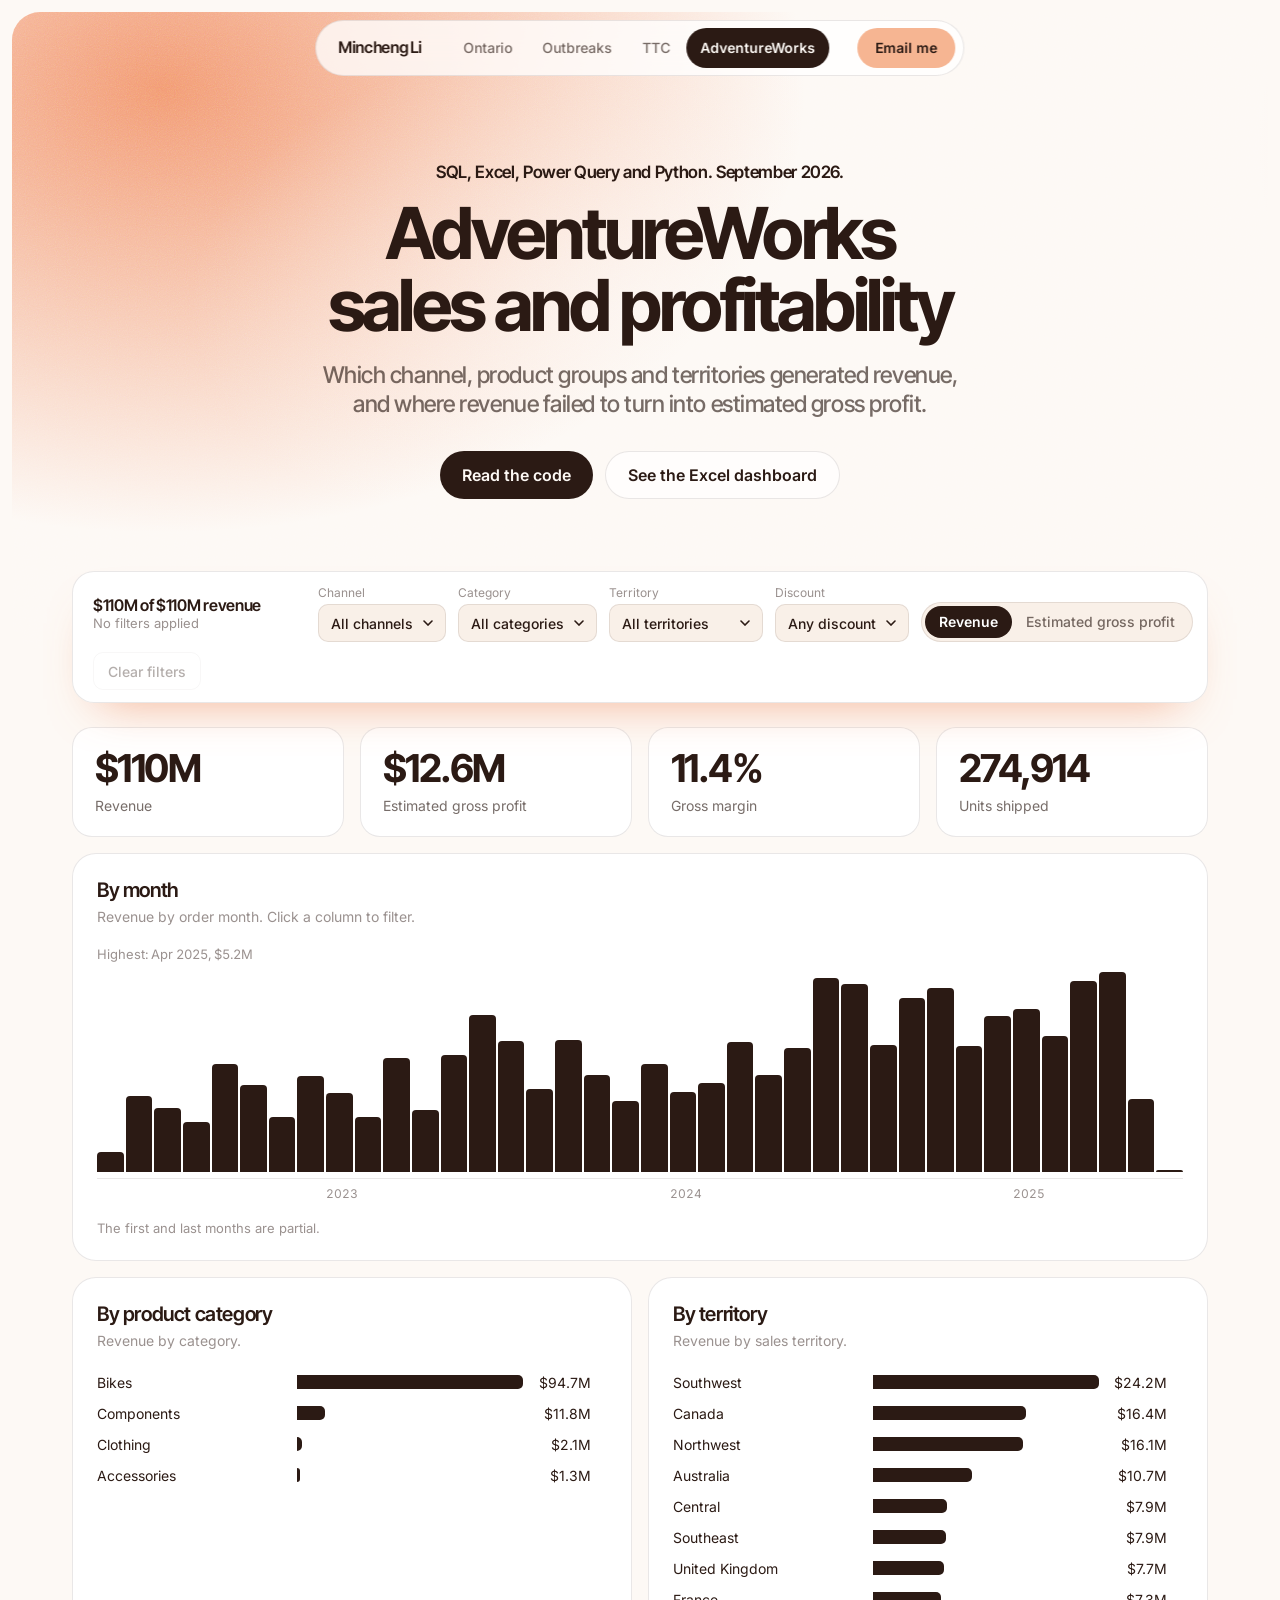
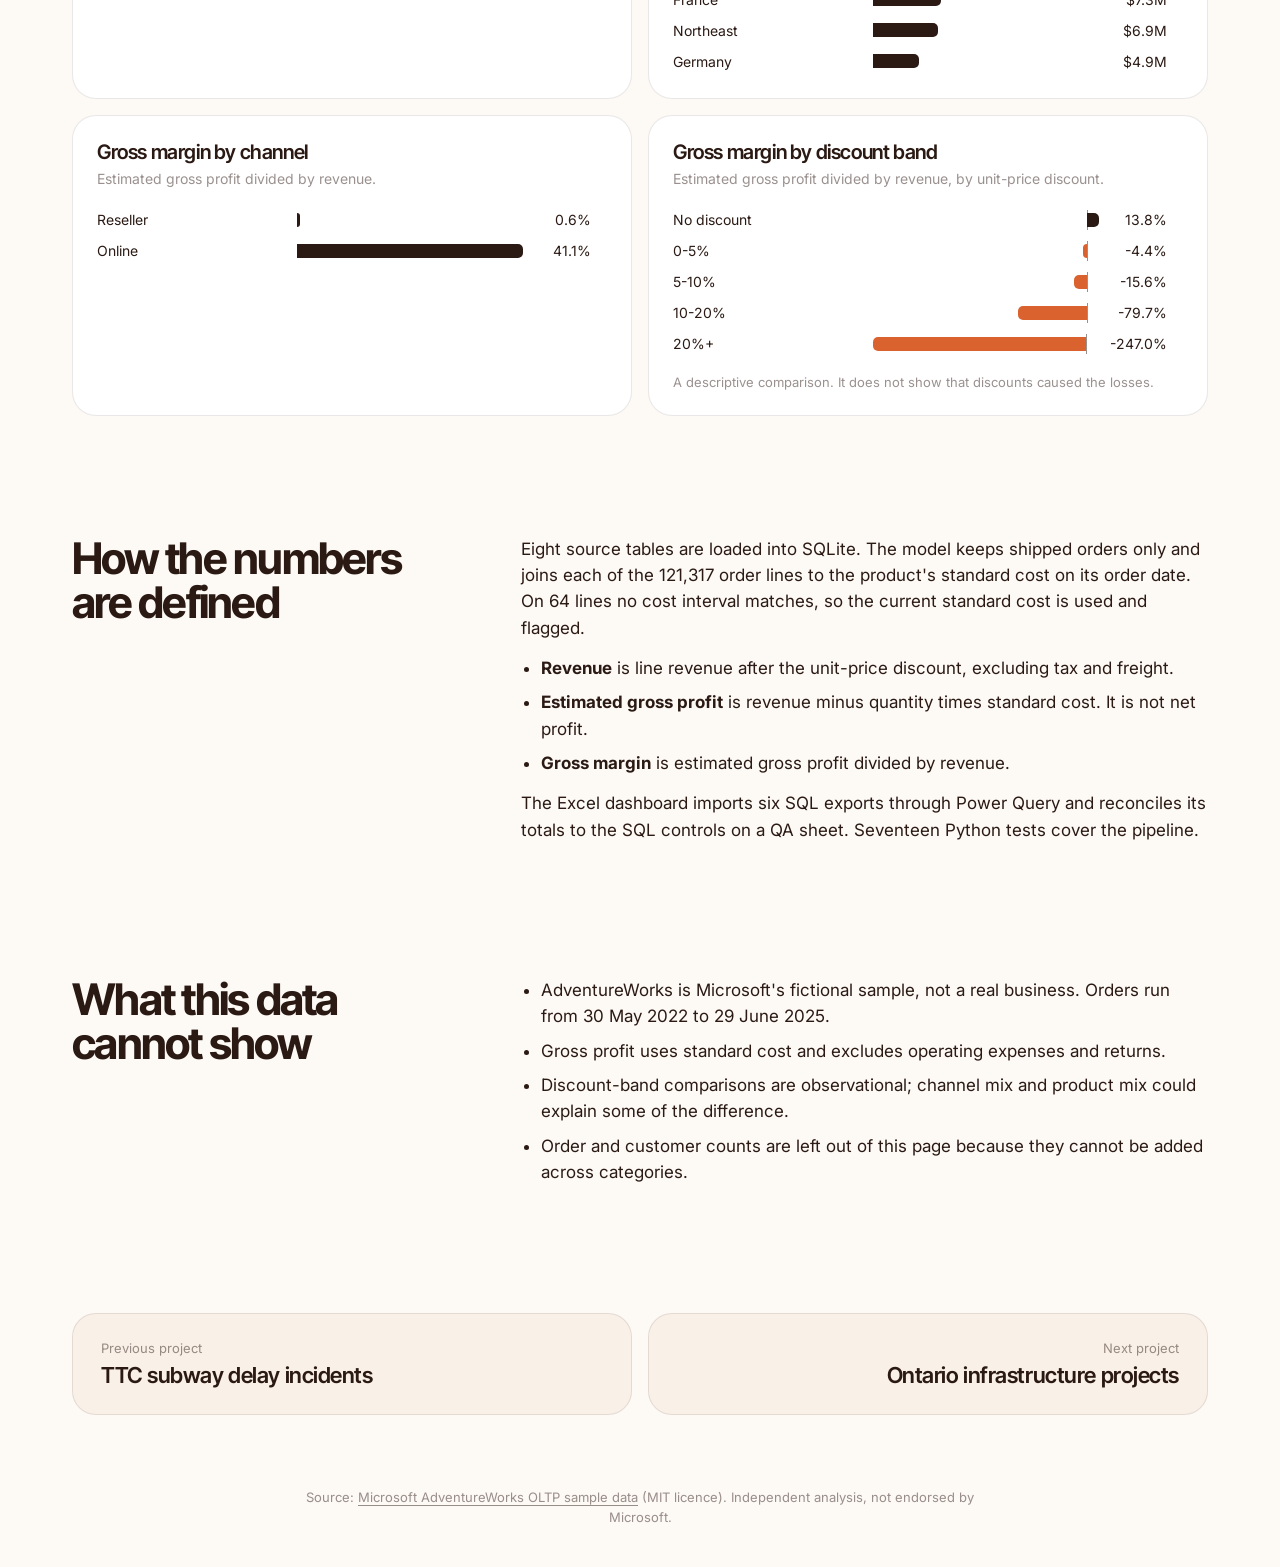
==== projects/adventureworks.html @ 79acc9a5 "Publish data portfolio site Co-Authored-By: Claude Opus 5.5 <noreply@anthropic.com>" ====
<!doctype html>
<html lang="en">
<head>
<meta charset="utf-8">
<meta name="viewport" content="width=device-width, initial-scale=1">
<title>AdventureWorks sales and profitability | Mincheng Li</title>
<meta name="description" content="Interactive view of AdventureWorks sample sales: revenue and estimated gross profit by channel, category, territory and discount.">
<script>document.documentElement.classList.add('js')</script>
<link rel="preconnect" href="https://fonts.googleapis.com">
<link rel="preconnect" href="https://fonts.gstatic.com" crossorigin>
<link href="https://fonts.googleapis.com/css2?family=Inter+Tight:wght@500;600;700&family=Inter:wght@400;500;600&display=swap" rel="stylesheet">
<link rel="stylesheet" href="../assets/project.css">
</head>
<body>
<nav class="nav" aria-label="Main">
  <strong><a href="../index.html">Mincheng Li</a></strong>
  <span class="links"><a href="ontario.html">Ontario</a><a href="outbreaks.html">Outbreaks</a><a href="ttc.html">TTC</a><a href="adventureworks.html" aria-current="page">AdventureWorks</a></span>
  <a class="pill" href="mailto:mincheng.li@uwaterloo.ca">Email me</a>
</nav>

<main>
  <header class="phead">
    <div class="wash" aria-hidden="true"></div>
    <p class="made rise">SQL, Excel, Power Query and Python. September 2026.</p>
    <h1 class="rise" style="--i:1">AdventureWorks sales and profitability</h1>
    <p class="lead rise" style="--i:2">Which channel, product groups and territories generated revenue, and where revenue failed to turn into estimated gross profit.</p>
    <div class="cta rise" style="--i:3"><a class="btn primary" href="https://github.com/Min-star-code/adventureworks-sales-analysis">Read the code</a><a class="btn ghost" href="https://github.com/Min-star-code/adventureworks-sales-analysis/blob/main/assets/dashboard.png">See the Excel dashboard</a></div>
  </header>

  <div class="wrap">
    <section class="explorer" aria-label="Interactive charts">
      <div class="filters" id="filters"></div>
      <div class="kpis" id="kpis"></div>
      <div class="grid">
        <section class="panel wide"><h2>By month</h2><p class="sub"><span data-mlabel></span> by order month. Click a column to filter.</p><div id="mon"></div><p class="note">The first and last months are partial.</p></section>
        <section class="panel"><h2>By product category</h2><p class="sub"><span data-mlabel></span> by category.</p><div id="cat"></div></section>
        <section class="panel"><h2>By territory</h2><p class="sub"><span data-mlabel></span> by sales territory.</p><div id="terr"></div></section>
        <section class="panel"><h2>Gross margin by channel</h2><p class="sub">Estimated gross profit divided by revenue.</p><div id="mch"></div></section>
        <section class="panel"><h2>Gross margin by discount band</h2><p class="sub">Estimated gross profit divided by revenue, by unit-price discount.</p><div id="mband"></div><p class="note">A descriptive comparison. It does not show that discounts caused the losses.</p></section>
      </div>
    </section>
    <section class="prose"><h2>How the numbers are defined</h2><div><p>Eight source tables are loaded into SQLite. The model keeps shipped orders only and joins each of the 121,317 order lines to the product's standard cost on its order date. On 64 lines no cost interval matches, so the current standard cost is used and flagged.</p><ul><li><b>Revenue</b> is line revenue after the unit-price discount, excluding tax and freight.</li><li><b>Estimated gross profit</b> is revenue minus quantity times standard cost. It is not net profit.</li><li><b>Gross margin</b> is estimated gross profit divided by revenue.</li></ul><p style="margin-top:14px">The Excel dashboard imports six SQL exports through Power Query and reconciles its totals to the SQL controls on a QA sheet. Seventeen Python tests cover the pipeline.</p></div></section>
    <section class="prose"><h2>What this data cannot show</h2><div><ul><li>AdventureWorks is Microsoft's fictional sample, not a real business. Orders run from 30 May 2022 to 29 June 2025.</li><li>Gross profit uses standard cost and excludes operating expenses and returns.</li><li>Discount-band comparisons are observational; channel mix and product mix could explain some of the difference.</li><li>Order and customer counts are left out of this page because they cannot be added across categories.</li></ul></div></section>
    <nav class="pager" aria-label="Other projects"><a href="ttc.html"><small>Previous project</small><b>TTC subway delay incidents</b></a><a href="ontario.html"><small>Next project</small><b>Ontario infrastructure projects</b></a></nav>
  </div>
</main>
<footer>Source: <a href="https://github.com/microsoft/sql-server-samples/tree/master/samples/databases/adventure-works/oltp-install-script">Microsoft AdventureWorks OLTP sample data</a> (MIT licence). Independent analysis, not endorsed by Microsoft.</footer>

<script src="../data/adventureworks.js"></script>
<script src="../assets/explore.js"></script>
<script>
const { Explorer, filterBar, kpis, bars, cols, heat, dotMap, chrome, int, money, pct, $ } = EX, D = DATA;
chrome();
const mnames = ['Jan', 'Feb', 'Mar', 'Apr', 'May', 'Jun', 'Jul', 'Aug', 'Sep', 'Oct', 'Nov', 'Dec'];
const months = D.months.map(m => `${mnames[+m.slice(5) - 1]} ${m.slice(0, 4)}`);
const ex = Explorer({
  n: D.n, measure: 'rev',
  dims: {
    ch: { label: 'Channel', all: 'All channels', values: D.chans, of: i => D.ch[i] },
    cat: { label: 'Category', all: 'All categories', values: D.cats, of: i => D.cat[i] },
    terr: { label: 'Territory', all: 'All territories', values: D.terrs, of: i => D.terr[i] },
    band: { label: 'Discount', all: 'Any discount', values: D.bands, of: i => D.band[i] },
    mon: { label: 'Month', all: 'All months', values: months, of: i => D.mon[i] }
  },
  measures: {
    rev: { label: 'Revenue', of: i => D.rev[i], fmt: money },
    gp: { label: 'Estimated gross profit', of: i => D.gp[i], fmt: money }
  }
});
filterBar($('#filters'), ex, { keys: ['ch', 'cat', 'terr', 'band'], count: ex => {
  const m = ex.f.mon != null ? `${months[ex.f.mon]}. ` : '';
  return `${money(ex.sum(i => D.rev[i]))} of $110M revenue<small>${m}${ex.active().length ? 'Filtered' : 'No filters applied'}</small>`;
} });
kpis($('#kpis'), ex, [
  ex => [money(ex.sum(i => D.rev[i])), 'Revenue'],
  ex => [money(ex.sum(i => D.gp[i])), 'Estimated gross profit'],
  ex => { const r = ex.sum(i => D.rev[i]); return [r ? pct(ex.sum(i => D.gp[i]) / r) : 'n/a', 'Gross margin']; },
  ex => [int(ex.sum(i => D.units[i])), 'Units shipped']
]);
const margin = k => ex => {
  const r = ex.group(k, i => D.rev[i]), g = ex.group(k, i => D.gp[i]);
  return { vals: r.map((v, j) => v ? g[j] / v : 0), fmt: v => pct(v), tip: (j, v) => `${ex.dims[k].values[j]}: ${pct(v)} margin on ${money(r[j])} revenue` };
};
cols($('#mon'), ex, 'mon', { tick: (i, m) => m.startsWith('Jan') ? m.slice(4) : '' });
bars($('#cat'), ex, 'cat'); bars($('#terr'), ex, 'terr');
bars($('#mch'), ex, 'ch', { sort: 'index', value: margin('ch') });
bars($('#mband'), ex, 'band', { sort: 'index', value: margin('band') });
// Panel subtitles that name the current measure
ex.on(() => document.querySelectorAll('[data-mlabel]').forEach(el => el.textContent = ex.m.label));
</script>
</body>
</html>
---- assets/project.css ----
:root {
  color-scheme: light;
  --page: #fdf9f5;      --page-rgb: 253, 249, 245;
  --surface: #ffffff;   --surface-rgb: 255, 255, 255;
  --card: #f9f0e8;      --card-rgb: 249, 240, 232;
  --ink: #2b1a14;       --ink-rgb: 43, 26, 20;
  --ink-2: rgba(43, 26, 20, .64);
  --ink-3: rgba(43, 26, 20, .48);
  --line: rgba(43, 26, 20, .10);
  --mute: #f3d6c7;
  --key: #2b1a14;       --on-key: #ffffff;
  --neg: #d9622f;
  --peach: #f9d5c5;     --peach-rgb: 249, 213, 197;
  --pink: #f7c3ce;      --pink-rgb: 247, 195, 206;
  --apricot: #f6b592;   --apricot-rgb: 246, 181, 146;
  --ember: #f2946a;     --ember-rgb: 242, 148, 106;
  --sky: #b8cdf2;       --sky-rgb: 184, 205, 242;
  --amber: #d9622f;     --amber-rgb: 217, 98, 47;
  --display: "Inter Tight", "Helvetica Neue", Arial, sans-serif;
  --text: "Inter", -apple-system, BlinkMacSystemFont, "Segoe UI", Roboto, sans-serif;
  --ease: cubic-bezier(.2, .7, .2, 1);
  --morph: cubic-bezier(.6, 0, .2, 1);
}
* { box-sizing: border-box; }
html { -webkit-text-size-adjust: 100%; scroll-behavior: smooth; scroll-padding-top: 170px; }
body { margin: 0; background: var(--page); color: var(--ink); font: 17px/1.55 var(--text); overflow-x: hidden; }
a { color: inherit; text-decoration-thickness: 1px; text-underline-offset: 3px; }
a:hover { text-decoration-thickness: 2px; }
:focus-visible { outline: 3px solid var(--amber); outline-offset: 2px; border-radius: 6px; }
.num { font-variant-numeric: tabular-nums; }
.wrap { max-width: 1200px; margin: 0 auto; padding: 0 32px; }

/* Nav */
.nav {
  position: fixed; z-index: 20; top: 20px; left: 50%; transform: translateX(-50%);
  display: flex; align-items: center; gap: 28px; height: 56px; padding: 0 8px 0 22px; border-radius: 999px;
  background: rgba(var(--surface-rgb), .78); border: 1px solid var(--line);
  -webkit-backdrop-filter: blur(12px); backdrop-filter: blur(12px);
  font-size: 14px; font-weight: 500; white-space: nowrap; transition: box-shadow .3s, background-color .3s;
}
.nav.scrolled { background: rgba(var(--surface-rgb), .92); box-shadow: 0 16px 32px -16px rgba(var(--ink-rgb), .28); }
.nav strong a { font: 600 16px var(--display); letter-spacing: -.02em; color: var(--ink); }
.nav a { text-decoration: none; color: var(--ink-2); transition: color .2s; }
.nav a:hover { color: var(--ink); }
.nav .links { display: flex; gap: 2px; }
.nav .links a { height: 40px; padding: 0 14px; border-radius: 999px; display: inline-flex; align-items: center; transition: color .2s, background-color .3s; }
.nav .links a.on, .nav .links a[aria-current], .nav .links a[aria-current]:hover { background: var(--ink); color: var(--page); font-weight: 600; }
.nav a.pill { background: var(--apricot); color: var(--ink); height: 40px; padding: 0 18px; border-radius: 999px; display: inline-flex; align-items: center; font-weight: 600; transition: background-color .2s; }
.nav a.pill:hover { background: var(--ember); color: var(--ink); }

.btn { display: inline-flex; align-items: center; height: 48px; padding: 0 22px; border-radius: 999px; font: 600 16px var(--text); text-decoration: none; transition: transform .25s var(--ease), box-shadow .25s var(--ease), background-color .2s; }
.btn.primary { background: var(--ink); color: var(--page); }
.btn.primary:hover { transform: translateY(-2px); box-shadow: 0 18px 30px -14px rgba(var(--apricot-rgb), .9); }
.btn.ghost { background: rgba(var(--surface-rgb), .7); color: var(--ink); border: 1px solid var(--line); }
.btn.ghost:hover { transform: translateY(-2px); background: var(--surface); box-shadow: 0 14px 26px -16px rgba(var(--ink-rgb), .35); }
.btn:active { transform: scale(.98); }

/* Page header */
.phead { position: relative; margin: 12px; border-radius: 28px; overflow: hidden; padding: 150px 24px 150px; text-align: center; isolation: isolate; }
.wash, .wash::after { position: absolute; inset: 0; z-index: -1; }
.wash {
  background:
    radial-gradient(46% 55% at 50% 46%, rgba(var(--page-rgb), .7), transparent 78%),
    radial-gradient(55% 75% at 8% 8%, rgba(var(--ember-rgb), .95), transparent 62%),
    radial-gradient(45% 65% at 94% 14%, rgba(var(--pink-rgb), .8), transparent 62%),
    radial-gradient(40% 55% at 88% 100%, rgba(var(--sky-rgb), .5), transparent 62%),
    radial-gradient(60% 55% at 22% 104%, rgba(var(--apricot-rgb), .9), transparent 62%),
    var(--page);
  background-size: 100% 100%, 150% 150%, 150% 150%, 150% 150%, 150% 150%, auto;
  animation: drift 40s ease-in-out infinite alternate;
}
.wash::after { content: ""; opacity: .3; mix-blend-mode: overlay; background-image: url("data:image/svg+xml,%3Csvg xmlns='http://www.w3.org/2000/svg' width='160' height='160'%3E%3Cfilter id='n'%3E%3CfeTurbulence type='fractalNoise' baseFrequency='.9' numOctaves='2' stitchTiles='stitch'/%3E%3C/filter%3E%3Crect width='100%25' height='100%25' filter='url(%23n)'/%3E%3C/svg%3E"); }
@keyframes drift {
  from { background-position: 0 0, 0% 0%, 100% 0%, 100% 100%, 0% 100%, 0 0; }
  to { background-position: 0 0, 40% 30%, 60% 40%, 70% 60%, 30% 70%, 0 0; }
}
.phead .made { font: 600 17px var(--display); letter-spacing: -.02em; margin: 0 0 16px; }
.phead h1 { font: 700 clamp(38px, 5.6vw, 72px)/1 var(--display); letter-spacing: -.045em; margin: 0 auto 20px; max-width: 16ch; text-wrap: balance; }
.lead { font: 500 clamp(18px, 1.9vw, 23px)/1.25 var(--display); letter-spacing: -.02em; color: var(--ink-2); max-width: 32em; margin: 0 auto; text-wrap: balance; }
.phead .cta { display: flex; flex-wrap: wrap; justify-content: center; gap: 12px; margin-top: 32px; }

/* Explorer shell */
.explorer { position: relative; z-index: 2; margin-top: -90px; }
.filters {
  position: sticky; top: 88px; z-index: 15; display: flex; flex-wrap: wrap; align-items: center; gap: 10px 12px;
  padding: 12px 14px 12px 20px; border-radius: 22px; background: rgba(var(--surface-rgb), .92); border: 1px solid var(--line);
  -webkit-backdrop-filter: blur(12px); backdrop-filter: blur(12px); box-shadow: 0 24px 48px -28px rgba(var(--ember-rgb), .8);
}
.filters .count { font: 600 16px var(--display); letter-spacing: -.02em; margin-right: auto; }
.filters .count small { display: block; font: 400 13px var(--text); letter-spacing: 0; color: var(--ink-3); }
.filters label { display: inline-flex; flex-direction: column; gap: 2px; font-size: 12px; color: var(--ink-3); }
.filters select {
  font: 500 14px var(--text); color: var(--ink); height: 38px; padding: 0 32px 0 12px; border-radius: 10px; border: 1px solid var(--line); cursor: pointer; max-width: 168px;
  background: var(--card) url("data:image/svg+xml,%3Csvg xmlns='http://www.w3.org/2000/svg' width='10' height='6' fill='none' stroke='%232b1a14' stroke-width='1.6' stroke-linecap='round'%3E%3Cpath d='M1 1l4 4 4-4'/%3E%3C/svg%3E") no-repeat right 12px center;
  -webkit-appearance: none; appearance: none; transition: border-color .2s, background-color .2s;
}
.filters select:hover { border-color: var(--ink-3); }
.filters select.on { background-color: var(--ink); color: var(--on-key); border-color: var(--ink); background-image: url("data:image/svg+xml,%3Csvg xmlns='http://www.w3.org/2000/svg' width='10' height='6' fill='none' stroke='%23ffffff' stroke-width='1.6' stroke-linecap='round'%3E%3Cpath d='M1 1l4 4 4-4'/%3E%3C/svg%3E"); }
.filters .reset { font: 500 14px var(--text); height: 38px; padding: 0 14px; border-radius: 10px; border: 1px solid var(--line); background: none; color: var(--ink); cursor: pointer; align-self: flex-end; transition: background-color .2s, opacity .2s; }
.filters .reset:hover { background: var(--card); }
.filters .reset:disabled { opacity: .35; cursor: default; }
.switch { display: inline-flex; padding: 3px; border-radius: 999px; background: var(--card); border: 1px solid var(--line); align-self: flex-end; }
.switch button { font: 500 14px/1 var(--text); color: var(--ink-2); background: none; border: 0; border-radius: 999px; height: 32px; padding: 0 14px; cursor: pointer; transition: background-color .3s, color .3s; }
.switch button:hover { color: var(--ink); }
.switch button[aria-pressed="true"] { background: var(--ink); color: var(--on-key); font-weight: 600; }

.kpis { display: grid; grid-template-columns: repeat(4, minmax(0, 1fr)); gap: 16px; margin: 24px 0 16px; }
.kpi { background: var(--surface); border: 1px solid var(--line); border-radius: 20px; padding: 20px 22px; }
.kpi b { display: block; font: 700 clamp(26px, 3vw, 40px)/1.05 var(--display); letter-spacing: -.04em; }
.kpi span { display: block; font-size: 14px; color: var(--ink-2); margin-top: 6px; }
.kpi small { display: block; font-size: 13px; color: var(--ink-3); margin-top: 2px; }

.grid { display: grid; grid-template-columns: repeat(2, minmax(0, 1fr)); gap: 16px; }
.panel { background: var(--surface); border: 1px solid var(--line); border-radius: 24px; padding: 24px 24px 22px; min-width: 0; }
.panel.wide { grid-column: 1 / -1; }
.panel h2 { font: 600 20px/1.2 var(--display); letter-spacing: -.02em; margin: 0 0 4px; }
.panel .sub { font-size: 14px; color: var(--ink-3); margin: 0 0 16px; }
.panel .note { font-size: 13px; color: var(--ink-3); margin: 14px 0 0; }
.empty { font-size: 14px; color: var(--ink-3); padding: 24px 0; }

/* Bar rows */
.rows { display: grid; gap: 2px; }
.row { display: grid; grid-template-columns: minmax(0, 38%) minmax(0, 1fr) auto; gap: 12px; align-items: center; width: 100%; padding: 6px 8px; margin: 0 -8px; border: 0; border-radius: 8px; background: none; font: 400 14px var(--text); color: var(--ink); text-align: left; cursor: pointer; transition: background-color .15s; }
.row[disabled] { cursor: default; }
.row:not([disabled]):hover { background: var(--card); }
.row .l { white-space: nowrap; overflow: hidden; text-overflow: ellipsis; }
.row .t { position: relative; height: 14px; }
.row .f { position: absolute; top: 0; bottom: 0; min-width: 2px; background: var(--key); border-radius: 0 5px 5px 0; transition: left .5s var(--morph), width .5s var(--morph), background-color .3s; }
.row .f.neg { background: var(--neg); border-radius: 5px 0 0 5px; }
.row .z { position: absolute; top: -3px; bottom: -3px; width: 1px; background: var(--ink-3); }
.row .v { min-width: 56px; text-align: right; }
.row.dim .f { background: var(--mute); }
.row.dim { color: var(--ink-2); }
.row.on { font-weight: 600; }

/* Columns */
.cols { display: flex; gap: 2px; height: 200px; }
.col { position: relative; flex: 1 1 0; min-width: 0; border: 0; padding: 0; background: none; cursor: pointer; border-radius: 4px; }
.col[disabled] { cursor: default; }
.col:not([disabled]):hover { background: var(--card); }
.col .f { position: absolute; left: 0; right: 0; min-height: 2px; background: var(--key); border-radius: 4px 4px 0 0; transition: height .5s var(--morph), bottom .5s var(--morph), background-color .3s; }
.col .f.neg { background: var(--neg); border-radius: 0 0 4px 4px; }
.col.dim .f { background: var(--mute); }
.cols-axis { display: flex; gap: 2px; margin-top: 6px; border-top: 1px solid var(--line); padding-top: 6px; font-size: 12px; color: var(--ink-3); }
.cols-axis span { flex: 1 1 0; min-width: 0; text-align: center; white-space: nowrap; overflow: visible; }
.peak { font-size: 13px; color: var(--ink-3); margin: 0 0 8px; }

/* Heatmap */
.heat { display: grid; gap: 2px; font-size: 12px; color: var(--ink-3); align-items: center; }
.heat .c { height: 26px; border-radius: 4px; background: var(--card); }
.heat .h { text-align: center; }
.heat .r { padding-right: 8px; white-space: nowrap; }
.scale { display: flex; align-items: center; gap: 8px; font-size: 12px; color: var(--ink-3); margin-top: 12px; }
.scale i { width: 140px; height: 8px; border-radius: 4px; background: linear-gradient(90deg, var(--card), var(--apricot), var(--amber), var(--ink)); }

/* Map */
.map { position: relative; }
.map canvas { display: block; width: 100%; height: 440px; }
.legend { display: flex; flex-wrap: wrap; gap: 6px 18px; font-size: 13px; color: var(--ink-2); margin-top: 10px; }
.legend i { display: inline-block; width: 9px; height: 9px; border-radius: 50%; margin-right: 6px; background: var(--key); }
.legend i.m { background: var(--mute); }

/* Prose sections */
.prose { display: grid; grid-template-columns: minmax(0, 4fr) minmax(0, 7fr); gap: 24px 56px; padding: 120px 0 0; }
.prose h2 { font: 700 clamp(28px, 3.4vw, 44px)/1.02 var(--display); letter-spacing: -.04em; margin: 0; text-wrap: balance; }
.prose p { margin: 0 0 14px; max-width: 68ch; }
.prose ul { margin: 0; padding-left: 20px; max-width: 68ch; }
.prose li { margin-bottom: 8px; }
.tbl { width: 100%; border-collapse: collapse; font-size: 15px; }
.tbl th, .tbl td { text-align: left; padding: 10px 16px 10px 0; border-bottom: 1px solid var(--line); vertical-align: top; }
.tbl th { font-size: 13px; font-weight: 500; color: var(--ink-3); }
.tbl td.n, .tbl th.n { text-align: right; white-space: nowrap; padding-right: 28px; }
.tbl td.n:last-child, .tbl th.n:last-child { padding-right: 0; }
.tbl .ok { color: var(--ink-3); }
.tbl .flag { font-weight: 600; }
.scroll { overflow-x: auto; }

.pager { display: grid; grid-template-columns: repeat(2, minmax(0, 1fr)); gap: 16px; margin-top: 120px; }
.pager a { display: block; background: var(--card); border: 1px solid var(--line); border-radius: 24px; padding: 24px 28px; text-decoration: none; transition: transform .25s var(--ease), background-color .2s; }
.pager a:hover { transform: translateY(-2px); background: var(--surface); }
.pager small { display: block; font-size: 13px; color: var(--ink-3); margin-bottom: 4px; }
.pager b { font: 600 22px/1.15 var(--display); letter-spacing: -.02em; }
.pager a:last-child { text-align: right; }
footer { padding: 72px 32px 40px; text-align: center; font-size: 13px; color: var(--ink-3); max-width: 780px; margin: 0 auto; }

.toast { position: fixed; z-index: 40; left: 50%; bottom: 28px; transform: translate(-50%, 20px); opacity: 0; pointer-events: none; background: var(--ink); color: var(--page); font-size: 15px; font-weight: 500; padding: 12px 18px; border-radius: 999px; box-shadow: 0 18px 36px -16px rgba(var(--ink-rgb), .5); transition: opacity .3s, transform .3s var(--ease); max-width: calc(100vw - 32px); text-align: center; }
.toast.show { opacity: 1; transform: translate(-50%, 0); }
#tip { position: fixed; z-index: 30; pointer-events: none; opacity: 0; background: var(--ink); color: var(--page); font-size: 13px; font-weight: 500; line-height: 1.4; padding: 7px 10px; border-radius: 8px; max-width: 280px; transition: opacity .1s; }

.js .rise { opacity: 0; transform: translateY(16px); animation: rise .8s var(--ease) forwards; animation-delay: calc(var(--i, 0) * 90ms + 80ms); }
@keyframes rise { to { opacity: 1; transform: none; } }

@media (max-width: 1023px) {
  .nav { gap: 12px; padding-left: 18px; }
  .nav .links a { padding: 0 11px; }
  .kpis { grid-template-columns: repeat(2, minmax(0, 1fr)); }
  .grid { grid-template-columns: minmax(0, 1fr); }
  .prose { grid-template-columns: minmax(0, 1fr); padding-top: 88px; }
  .filters { position: static; }
  .pager { margin-top: 88px; }
}
@media (max-width: 639px) {
  body { font-size: 16px; }
  .wrap { padding: 0 16px; }
  .nav { gap: 6px; top: 12px; padding: 0 6px; max-width: calc(100vw - 16px); font-size: 13px; }
  .nav strong { display: none; }
  .nav .links { min-width: 0; overflow-x: auto; scrollbar-width: none; } .nav .links::-webkit-scrollbar { display: none; }
  .nav .links a { padding: 0 10px; flex: none; }
  .nav a.pill { padding: 0 14px; flex: none; }
  .phead { margin: 8px; padding: 120px 16px 130px; border-radius: 20px; }
  .filters { padding: 14px; border-radius: 18px; }
  .filters .count { flex-basis: 100%; }
  .filters label { flex: 1 1 44%; } .filters select { max-width: none; width: 100%; height: 44px; }
  .filters .reset, .switch button { height: 44px; }
  .kpis { gap: 8px; } .kpi { padding: 16px; border-radius: 16px; }
  .panel { padding: 18px 16px; border-radius: 18px; }
  .row { grid-template-columns: minmax(0, 1fr) auto; gap: 2px 12px; padding: 8px; }
  .row .l { grid-column: 1 / -1; }
  .cols { height: 160px; } .map canvas { height: 320px; }
  .heat .c { height: 18px; } .heat { font-size: 10px; }
  .pager { grid-template-columns: minmax(0, 1fr); } .pager a:last-child { text-align: left; }
}
@media (prefers-reduced-motion: reduce) {
  html { scroll-behavior: auto; }
  *, *::before, *::after { animation: none !important; transition: none !important; }
  .js .rise { opacity: 1; transform: none; }
}
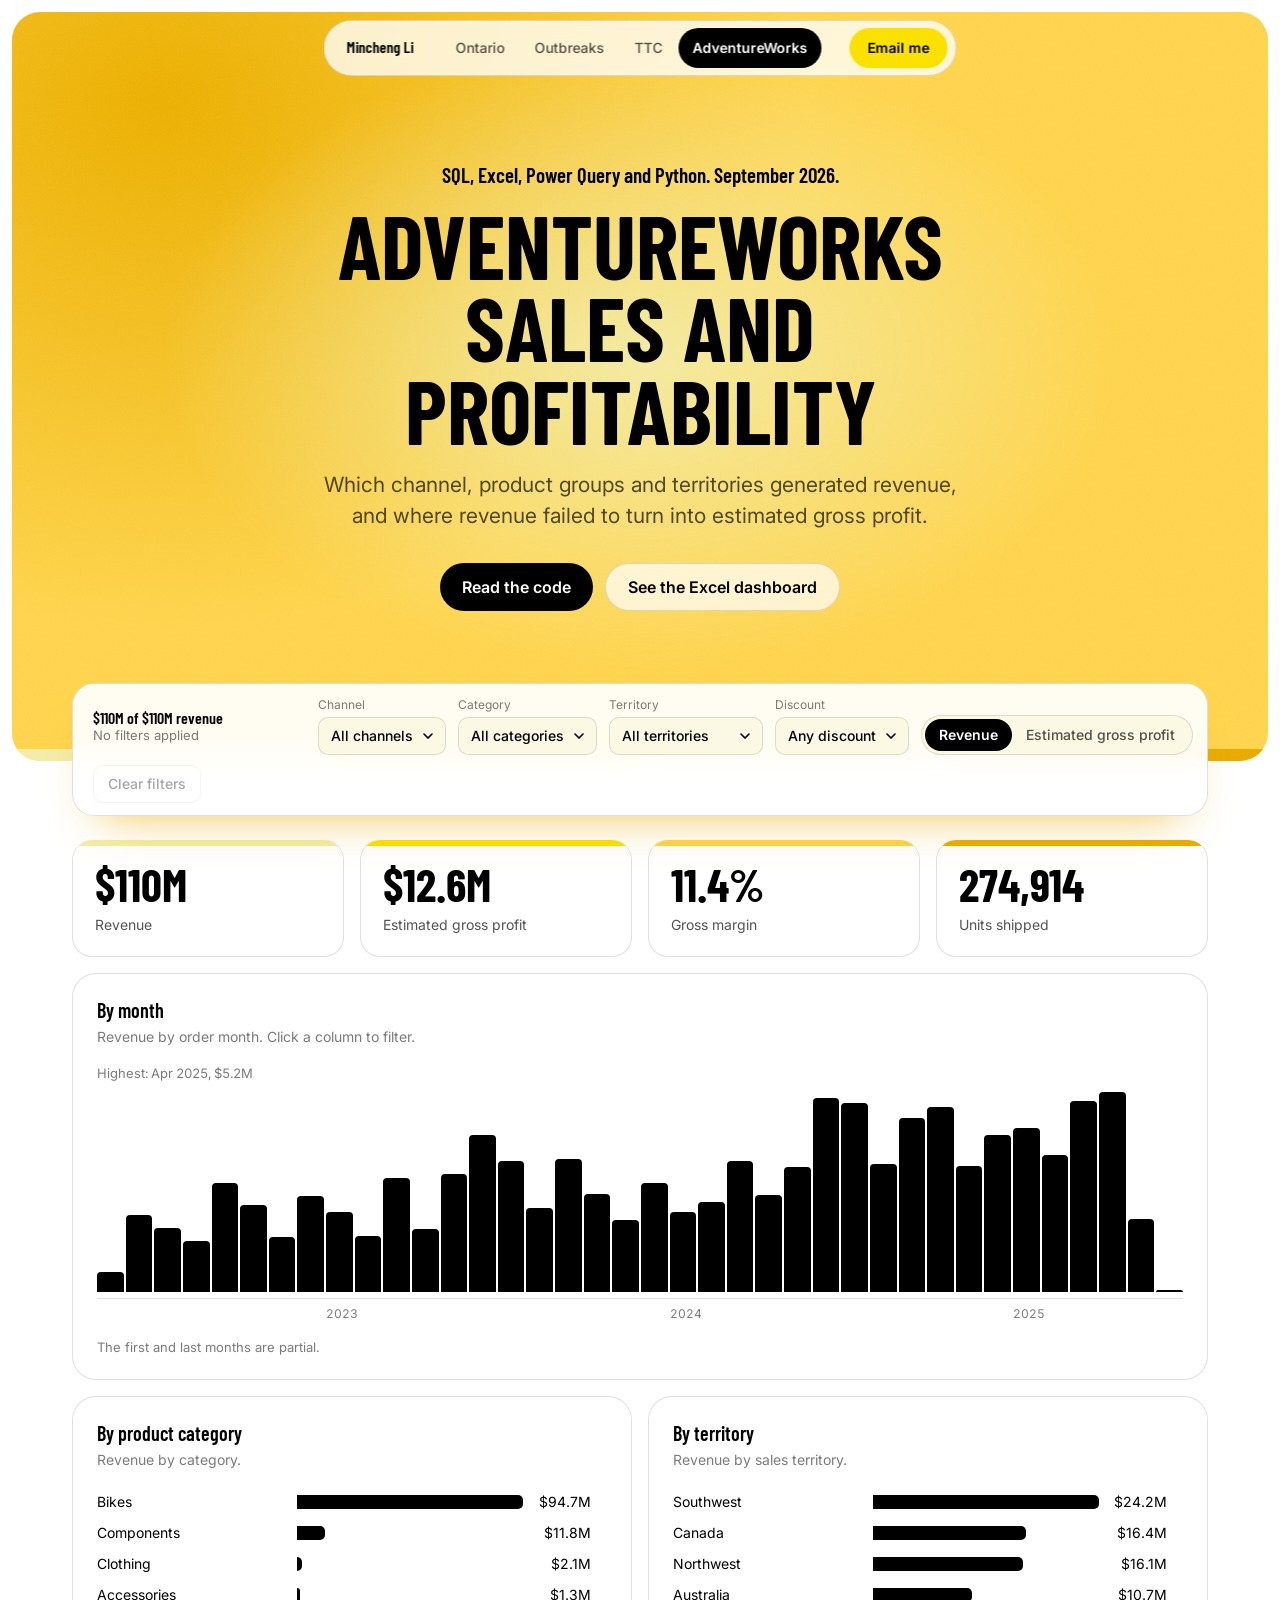
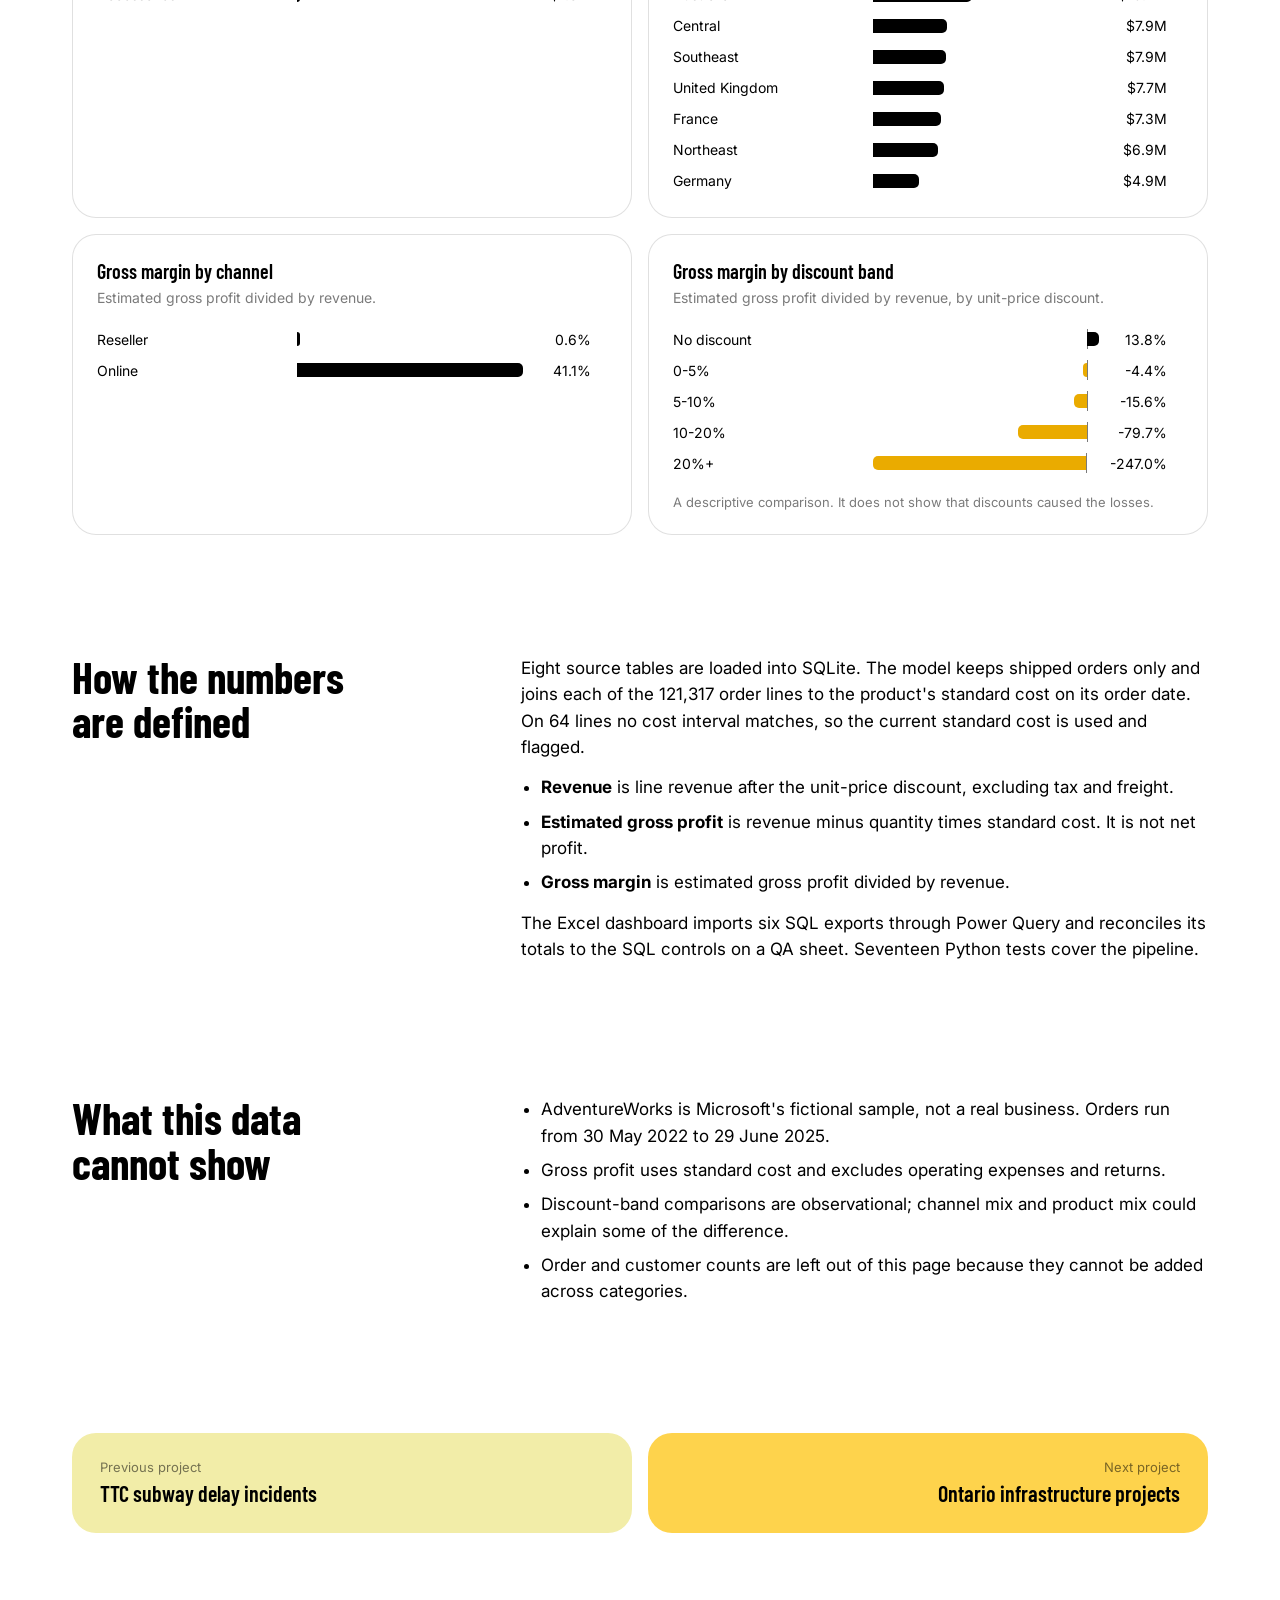
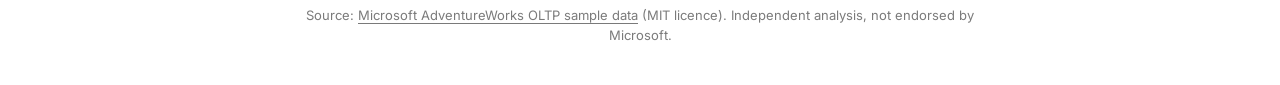
==== commit 2024bed8: "Switch to Waterloo black, white and yellow theme with new home opening Co-Authored-By: Claude Opus 5" ====
--- a/projects/adventureworks.html
+++ b/projects/adventureworks.html
@@ -8,7 +8,7 @@
 <script>document.documentElement.classList.add('js')</script>
 <link rel="preconnect" href="https://fonts.googleapis.com">
 <link rel="preconnect" href="https://fonts.gstatic.com" crossorigin>
-<link href="https://fonts.googleapis.com/css2?family=Inter+Tight:wght@500;600;700&family=Inter:wght@400;500;600&display=swap" rel="stylesheet">
+<link href="https://fonts.googleapis.com/css2?family=Barlow+Condensed:wght@500;600;700&family=Inter:wght@400;500;600&display=swap" rel="stylesheet">
 <link rel="stylesheet" href="../assets/project.css">
 </head>
 <body>
@@ -19,7 +19,7 @@
 </nav>
 
 <main>
-  <header class="phead">
+  <header class="phead stripe-under">
     <div class="wash" aria-hidden="true"></div>
     <p class="made rise">SQL, Excel, Power Query and Python. September 2026.</p>
     <h1 class="rise" style="--i:1">AdventureWorks sales and profitability</h1>
--- a/assets/project.css
+++ b/assets/project.css
@@ -1,22 +1,28 @@
 :root {
   color-scheme: light;
-  --page: #fdf9f5;      --page-rgb: 253, 249, 245;
+  --page: #ffffff;      --page-rgb: 255, 255, 255;
   --surface: #ffffff;   --surface-rgb: 255, 255, 255;
-  --card: #f9f0e8;      --card-rgb: 249, 240, 232;
-  --ink: #2b1a14;       --ink-rgb: 43, 26, 20;
-  --ink-2: rgba(43, 26, 20, .64);
-  --ink-3: rgba(43, 26, 20, .48);
-  --line: rgba(43, 26, 20, .10);
-  --mute: #f3d6c7;
-  --key: #2b1a14;       --on-key: #ffffff;
-  --neg: #d9622f;
-  --peach: #f9d5c5;     --peach-rgb: 249, 213, 197;
-  --pink: #f7c3ce;      --pink-rgb: 247, 195, 206;
-  --apricot: #f6b592;   --apricot-rgb: 246, 181, 146;
-  --ember: #f2946a;     --ember-rgb: 242, 148, 106;
-  --sky: #b8cdf2;       --sky-rgb: 184, 205, 242;
-  --amber: #d9622f;     --amber-rgb: 217, 98, 47;
-  --display: "Inter Tight", "Helvetica Neue", Arial, sans-serif;
+  --card: #fbf8e4;      --card-rgb: 251, 248, 228;
+  --ink: #000000;       --ink-rgb: 0, 0, 0;
+  --ink-2: rgba(0, 0, 0, .68);
+  --ink-3: rgba(0, 0, 0, .52);
+  --line: rgba(0, 0, 0, .12);
+  --mute: #f2eda8;
+  --key: #000000;       --on-key: #ffffff;
+  --neg: #eaab00;
+  /* Waterloo yellows, palest to deepest */
+  --y1: #f2eda8;        --y1-rgb: 242, 237, 168;
+  --y2: #fae100;        --y2-rgb: 250, 225, 0;
+  --y3: #fed34c;        --y3-rgb: 254, 211, 76;
+  --y4: #eaab00;        --y4-rgb: 234, 171, 0;
+  --peach: var(--y1);   --peach-rgb: var(--y1-rgb);
+  --pink: var(--y2);    --pink-rgb: var(--y2-rgb);
+  --apricot: var(--y3); --apricot-rgb: var(--y3-rgb);
+  --ember: var(--y4);   --ember-rgb: var(--y4-rgb);
+  --sky: var(--y1);     --sky-rgb: var(--y1-rgb);
+  --amber: #000000;     --amber-rgb: 0, 0, 0;
+  --stripe: linear-gradient(90deg, var(--y1) 0 25%, var(--y2) 25% 50%, var(--y3) 50% 75%, var(--y4) 75%);
+  --display: "Barlow Condensed", "Arial Narrow", Impact, sans-serif;
   --text: "Inter", -apple-system, BlinkMacSystemFont, "Segoe UI", Roboto, sans-serif;
   --ease: cubic-bezier(.2, .7, .2, 1);
   --morph: cubic-bezier(.6, 0, .2, 1);
@@ -39,7 +45,7 @@
   font-size: 14px; font-weight: 500; white-space: nowrap; transition: box-shadow .3s, background-color .3s;
 }
 .nav.scrolled { background: rgba(var(--surface-rgb), .92); box-shadow: 0 16px 32px -16px rgba(var(--ink-rgb), .28); }
-.nav strong a { font: 600 16px var(--display); letter-spacing: -.02em; color: var(--ink); }
+.nav strong a { font: 600 16px var(--display); letter-spacing: 0; color: var(--ink); }
 .nav a { text-decoration: none; color: var(--ink-2); transition: color .2s; }
 .nav a:hover { color: var(--ink); }
 .nav .links { display: flex; gap: 2px; }
@@ -60,23 +66,23 @@
 .wash, .wash::after { position: absolute; inset: 0; z-index: -1; }
 .wash {
   background:
-    radial-gradient(46% 55% at 50% 46%, rgba(var(--page-rgb), .7), transparent 78%),
-    radial-gradient(55% 75% at 8% 8%, rgba(var(--ember-rgb), .95), transparent 62%),
-    radial-gradient(45% 65% at 94% 14%, rgba(var(--pink-rgb), .8), transparent 62%),
-    radial-gradient(40% 55% at 88% 100%, rgba(var(--sky-rgb), .5), transparent 62%),
-    radial-gradient(60% 55% at 22% 104%, rgba(var(--apricot-rgb), .9), transparent 62%),
-    var(--page);
+    radial-gradient(50% 55% at 50% 46%, rgba(var(--y1-rgb), .9), transparent 76%),
+    radial-gradient(55% 75% at 8% 8%, rgba(var(--y4-rgb), .95), transparent 62%),
+    radial-gradient(45% 65% at 94% 14%, rgba(var(--y2-rgb), .95), transparent 62%),
+    radial-gradient(40% 55% at 88% 100%, rgba(var(--y1-rgb), .9), transparent 62%),
+    radial-gradient(60% 55% at 22% 104%, rgba(var(--y4-rgb), .85), transparent 62%),
+    var(--y3);
   background-size: 100% 100%, 150% 150%, 150% 150%, 150% 150%, 150% 150%, auto;
   animation: drift 40s ease-in-out infinite alternate;
 }
-.wash::after { content: ""; opacity: .3; mix-blend-mode: overlay; background-image: url("data:image/svg+xml,%3Csvg xmlns='http://www.w3.org/2000/svg' width='160' height='160'%3E%3Cfilter id='n'%3E%3CfeTurbulence type='fractalNoise' baseFrequency='.9' numOctaves='2' stitchTiles='stitch'/%3E%3C/filter%3E%3Crect width='100%25' height='100%25' filter='url(%23n)'/%3E%3C/svg%3E"); }
+.wash::after { content: ""; opacity: .18; mix-blend-mode: overlay; background-image: url("data:image/svg+xml,%3Csvg xmlns='http://www.w3.org/2000/svg' width='160' height='160'%3E%3Cfilter id='n'%3E%3CfeTurbulence type='fractalNoise' baseFrequency='.9' numOctaves='2' stitchTiles='stitch'/%3E%3C/filter%3E%3Crect width='100%25' height='100%25' filter='url(%23n)'/%3E%3C/svg%3E"); }
 @keyframes drift {
   from { background-position: 0 0, 0% 0%, 100% 0%, 100% 100%, 0% 100%, 0 0; }
   to { background-position: 0 0, 40% 30%, 60% 40%, 70% 60%, 30% 70%, 0 0; }
 }
-.phead .made { font: 600 17px var(--display); letter-spacing: -.02em; margin: 0 0 16px; }
-.phead h1 { font: 700 clamp(38px, 5.6vw, 72px)/1 var(--display); letter-spacing: -.045em; margin: 0 auto 20px; max-width: 16ch; text-wrap: balance; }
-.lead { font: 500 clamp(18px, 1.9vw, 23px)/1.25 var(--display); letter-spacing: -.02em; color: var(--ink-2); max-width: 32em; margin: 0 auto; text-wrap: balance; }
+.phead .made { font: 600 21px var(--display); letter-spacing: 0; margin: 0 0 16px; }
+.phead h1 { font: 700 clamp(46px, 7vw, 96px)/.92 var(--display); letter-spacing: 0; margin: 0 auto 20px; max-width: 16ch; text-wrap: balance; }
+.lead { font: 400 clamp(17px, 1.7vw, 21px)/1.45 var(--text); letter-spacing: 0; color: var(--ink-2); max-width: 32em; margin: 0 auto; text-wrap: balance; }
 .phead .cta { display: flex; flex-wrap: wrap; justify-content: center; gap: 12px; margin-top: 32px; }
 
 /* Explorer shell */
@@ -86,12 +92,12 @@
   padding: 12px 14px 12px 20px; border-radius: 22px; background: rgba(var(--surface-rgb), .92); border: 1px solid var(--line);
   -webkit-backdrop-filter: blur(12px); backdrop-filter: blur(12px); box-shadow: 0 24px 48px -28px rgba(var(--ember-rgb), .8);
 }
-.filters .count { font: 600 16px var(--display); letter-spacing: -.02em; margin-right: auto; }
+.filters .count { font: 600 16px var(--display); letter-spacing: 0; margin-right: auto; }
 .filters .count small { display: block; font: 400 13px var(--text); letter-spacing: 0; color: var(--ink-3); }
 .filters label { display: inline-flex; flex-direction: column; gap: 2px; font-size: 12px; color: var(--ink-3); }
 .filters select {
   font: 500 14px var(--text); color: var(--ink); height: 38px; padding: 0 32px 0 12px; border-radius: 10px; border: 1px solid var(--line); cursor: pointer; max-width: 168px;
-  background: var(--card) url("data:image/svg+xml,%3Csvg xmlns='http://www.w3.org/2000/svg' width='10' height='6' fill='none' stroke='%232b1a14' stroke-width='1.6' stroke-linecap='round'%3E%3Cpath d='M1 1l4 4 4-4'/%3E%3C/svg%3E") no-repeat right 12px center;
+  background: var(--card) url("data:image/svg+xml,%3Csvg xmlns='http://www.w3.org/2000/svg' width='10' height='6' fill='none' stroke='%23000' stroke-width='1.6' stroke-linecap='round'%3E%3Cpath d='M1 1l4 4 4-4'/%3E%3C/svg%3E") no-repeat right 12px center;
   -webkit-appearance: none; appearance: none; transition: border-color .2s, background-color .2s;
 }
 .filters select:hover { border-color: var(--ink-3); }
@@ -106,14 +112,14 @@
 
 .kpis { display: grid; grid-template-columns: repeat(4, minmax(0, 1fr)); gap: 16px; margin: 24px 0 16px; }
 .kpi { background: var(--surface); border: 1px solid var(--line); border-radius: 20px; padding: 20px 22px; }
-.kpi b { display: block; font: 700 clamp(26px, 3vw, 40px)/1.05 var(--display); letter-spacing: -.04em; }
+.kpi b { display: block; font: 700 clamp(26px, 3vw, 40px)/1.05 var(--display); letter-spacing: 0; }
 .kpi span { display: block; font-size: 14px; color: var(--ink-2); margin-top: 6px; }
 .kpi small { display: block; font-size: 13px; color: var(--ink-3); margin-top: 2px; }
 
 .grid { display: grid; grid-template-columns: repeat(2, minmax(0, 1fr)); gap: 16px; }
 .panel { background: var(--surface); border: 1px solid var(--line); border-radius: 24px; padding: 24px 24px 22px; min-width: 0; }
 .panel.wide { grid-column: 1 / -1; }
-.panel h2 { font: 600 20px/1.2 var(--display); letter-spacing: -.02em; margin: 0 0 4px; }
+.panel h2 { font: 600 20px/1.2 var(--display); letter-spacing: 0; margin: 0 0 4px; }
 .panel .sub { font-size: 14px; color: var(--ink-3); margin: 0 0 16px; }
 .panel .note { font-size: 13px; color: var(--ink-3); margin: 14px 0 0; }
 .empty { font-size: 14px; color: var(--ink-3); padding: 24px 0; }
@@ -151,7 +157,7 @@
 .heat .h { text-align: center; }
 .heat .r { padding-right: 8px; white-space: nowrap; }
 .scale { display: flex; align-items: center; gap: 8px; font-size: 12px; color: var(--ink-3); margin-top: 12px; }
-.scale i { width: 140px; height: 8px; border-radius: 4px; background: linear-gradient(90deg, var(--card), var(--apricot), var(--amber), var(--ink)); }
+.scale i { width: 160px; height: 8px; border-radius: 4px; background: linear-gradient(90deg, var(--card), var(--y1), var(--y2), var(--y3), var(--y4), var(--ink)); }
 
 /* Map */
 .map { position: relative; }
@@ -162,7 +168,7 @@
 
 /* Prose sections */
 .prose { display: grid; grid-template-columns: minmax(0, 4fr) minmax(0, 7fr); gap: 24px 56px; padding: 120px 0 0; }
-.prose h2 { font: 700 clamp(28px, 3.4vw, 44px)/1.02 var(--display); letter-spacing: -.04em; margin: 0; text-wrap: balance; }
+.prose h2 { font: 700 clamp(28px, 3.4vw, 44px)/1.02 var(--display); letter-spacing: 0; margin: 0; text-wrap: balance; }
 .prose p { margin: 0 0 14px; max-width: 68ch; }
 .prose ul { margin: 0; padding-left: 20px; max-width: 68ch; }
 .prose li { margin-bottom: 8px; }
@@ -179,7 +185,7 @@
 .pager a { display: block; background: var(--card); border: 1px solid var(--line); border-radius: 24px; padding: 24px 28px; text-decoration: none; transition: transform .25s var(--ease), background-color .2s; }
 .pager a:hover { transform: translateY(-2px); background: var(--surface); }
 .pager small { display: block; font-size: 13px; color: var(--ink-3); margin-bottom: 4px; }
-.pager b { font: 600 22px/1.15 var(--display); letter-spacing: -.02em; }
+.pager b { font: 600 22px/1.15 var(--display); letter-spacing: 0; }
 .pager a:last-child { text-align: right; }
 footer { padding: 72px 32px 40px; text-align: center; font-size: 13px; color: var(--ink-3); max-width: 780px; margin: 0 auto; }
 
@@ -225,3 +231,20 @@
   *, *::before, *::after { animation: none !important; transition: none !important; }
   .js .rise { opacity: 1; transform: none; }
 }
+
+.kpi { border-top: 0; position: relative; overflow: hidden; }
+.kpi::before { content: ""; position: absolute; left: 0; right: 0; top: 0; height: 6px; background: var(--y1); }
+.kpi:nth-child(2)::before { background: var(--y2); } .kpi:nth-child(3)::before { background: var(--y3); } .kpi:nth-child(4)::before { background: var(--y4); }
+.kpi b { font-size: clamp(32px, 3.6vw, 48px); }
+.filters select.on { background-color: var(--y2); color: var(--ink); border-color: var(--ink); background-image: url("data:image/svg+xml,%3Csvg xmlns='http://www.w3.org/2000/svg' width='10' height='6' fill='none' stroke='%23000' stroke-width='1.6' stroke-linecap='round'%3E%3Cpath d='M1 1l4 4 4-4'/%3E%3C/svg%3E"); }
+.pager a { background: var(--y1); border: 0; } .pager a:last-child { background: var(--y3); }
+.pager a:hover { background: var(--y2); }
+
+/* Waterloo theme: four-yellow stripe, condensed display type */
+.stripe-under::before { content: ""; position: absolute; left: 0; right: 0; bottom: 0; height: 12px; z-index: 1; background: var(--stripe); }
+h1 { text-transform: uppercase; }
+.nav a.pill { background: var(--y2); color: var(--ink); }
+.nav a.pill:hover { background: var(--y3); color: var(--ink); }
+.btn.primary:hover { box-shadow: 0 18px 30px -14px rgba(var(--y4-rgb), .9); }
+mark { background: var(--y2); color: var(--ink); }
+.switch button[aria-pressed="true"]::before { background: var(--y2); }
